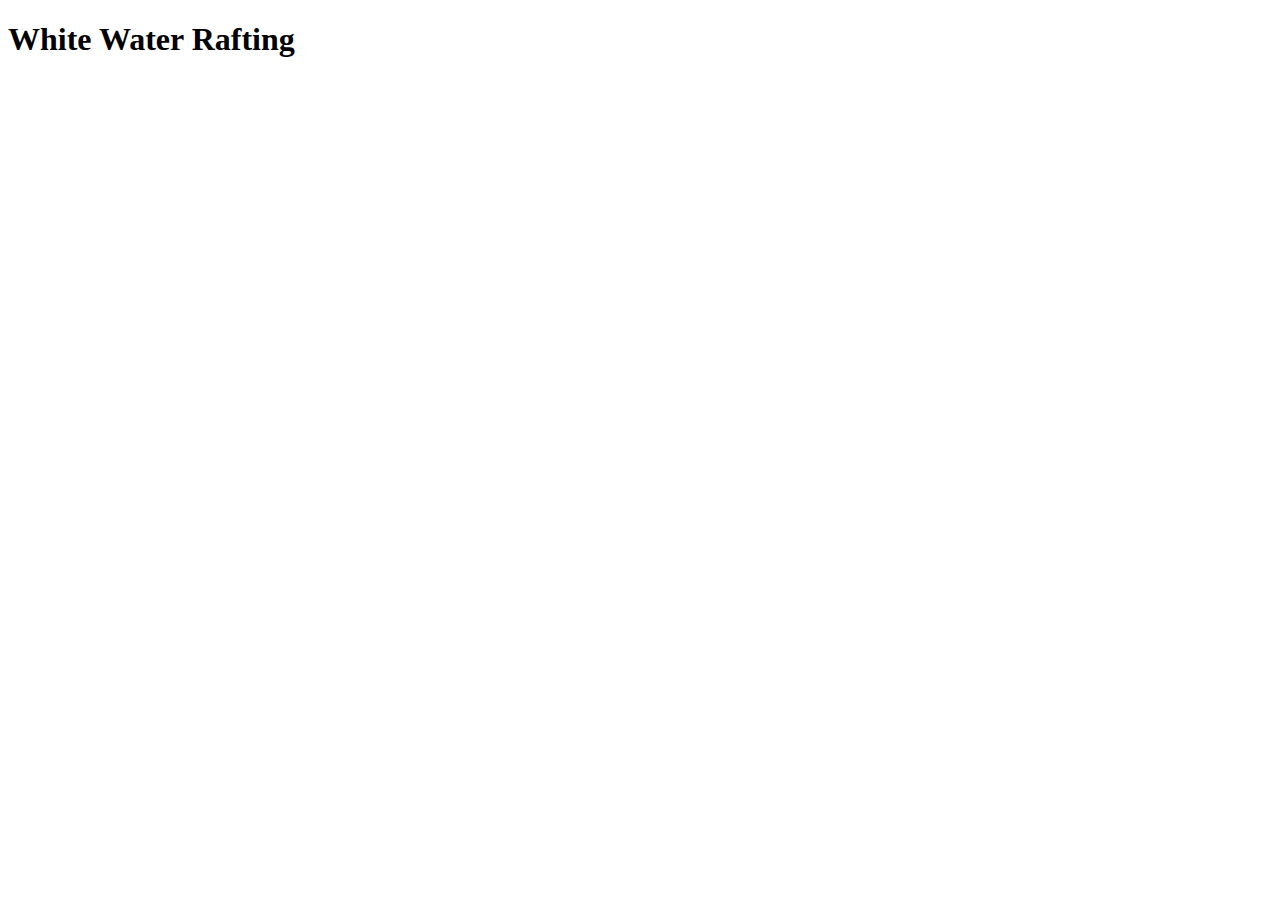
==== index.html @ b8ea81cf "First commit" ====
<!DOCTYPE html>
<html lang="en">
  <head>
    <meta charset="UTF-8" />
    <meta http-equiv="X-UA-Compatible" content="IE=edge" />
    <meta name="viewport" content="width=device-width, initial-scale=1.0" />
    <title>Home Page</title>
  </head>
  <body>
    <h1>White Water Rafting</h1>
  </body>
</html>
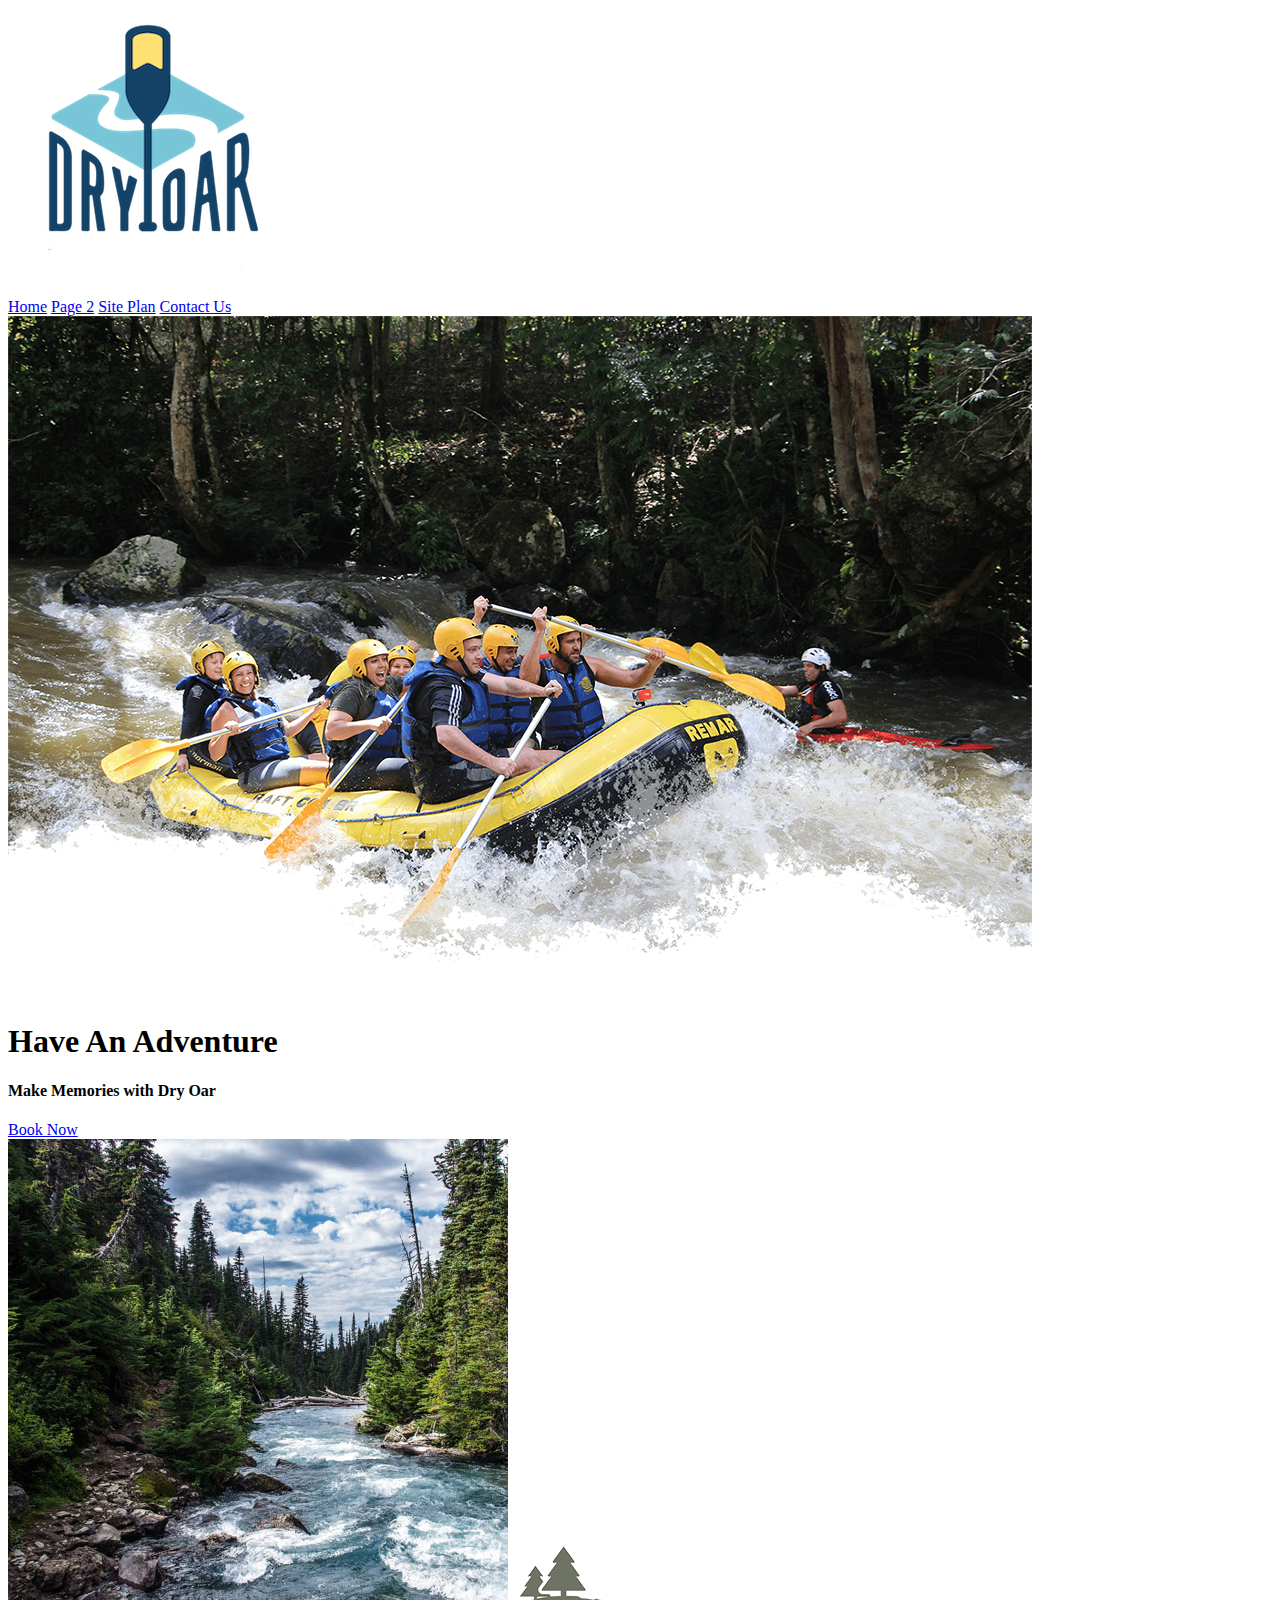
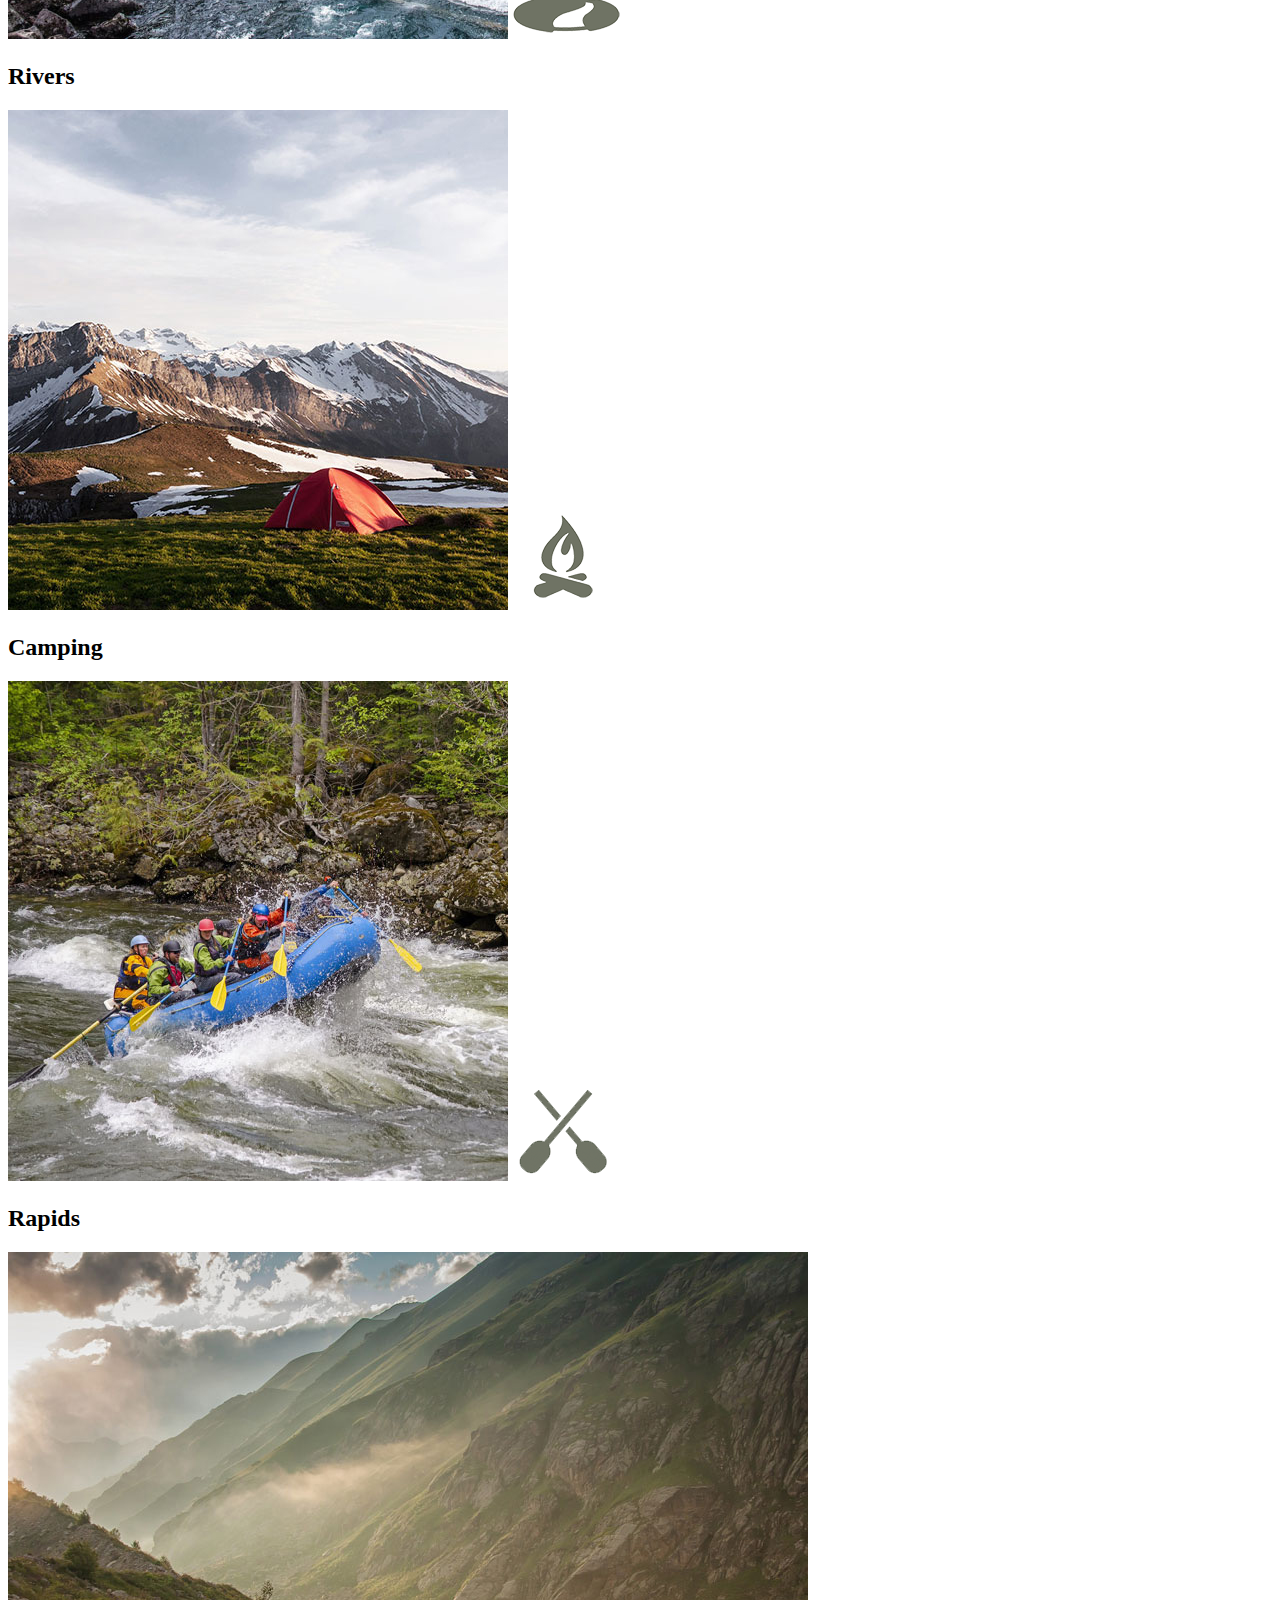
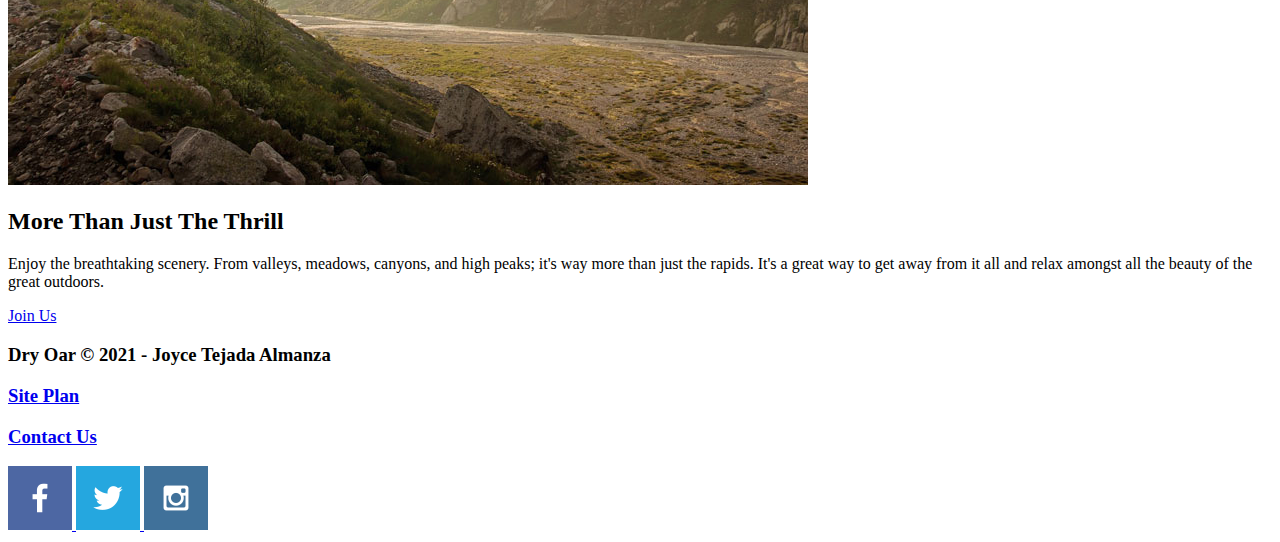
==== commit fb619d19: "w3 activity" ====
--- a/index.html
+++ b/index.html
@@ -1,12 +1,77 @@
 <!DOCTYPE html>
 <html lang="en">
-  <head>
-    <meta charset="UTF-8" />
-    <meta http-equiv="X-UA-Compatible" content="IE=edge" />
-    <meta name="viewport" content="width=device-width, initial-scale=1.0" />
-    <title>Home Page</title>
-  </head>
-  <body>
-    <h1>White Water Rafting</h1>
-  </body>
-</html>
+
+<head>
+  <meta charset="UTF-8" />
+  <meta http-equiv="X-UA-Compatible" content="IE=edge" />
+  <meta name="viewport" content="width=device-width, initial-scale=1.0" />
+  <title>Whitewater Rafting Vacations | Dry Oar Boating | Home</title>
+</head>
+
+<body>
+  <header>
+    <a id="logo_link" href="index.html">
+      <img class="logo" src="images/logo.png" alt="Dry Oar Logo">
+    </a>
+    <nav>
+      <a href="index.html">Home</a>
+      <a href="#">Page 2</a>
+      <a href="site-plan-rafting.html">Site Plan</a>
+      <a href="contactus.html">Contact Us</a>
+    </nav>
+  </header>
+  <div id="hero">
+    <div id="hero-box">
+      <img id="hero-img" src="images/hero.png" alt="People enjoying rafting">
+      <section id="hero-msg">
+        <h1 class="home-title">Have An Adventure</h1>
+        <h4>Make Memories with Dry Oar</h4>
+        <div class="button-box">
+          <a class="book" href="contactus.html">Book Now</a>
+        </div>
+      </section>
+    </div>
+  </div>
+  <main class="home-grid">
+    <section class="rivers-card">
+      <img class="mountain" src="images/rivers.jpg" alt="river in forest">
+      <img class="river" src="images/river_icon.png" alt="river icon">
+      <h2>Rivers</h2>
+    </section>
+    <section class="camping-card">
+      <img class="camp" src="images/camping.jpg" alt="tent in mountains">
+      <img class="fire" src="images/fire_icon.png" alt="fire icon">
+      <h2>Camping</h2>
+    </section>
+    <section class="rapids-card">
+      <img class="boat" src="images/rapids.jpg" alt="rafting boat">
+      <img class="oars" src="images/oars.png" alt="oars icon">
+      <h2>Rapids</h2>
+    </section>
+    <img class="mountains" src="images/mountains.jpg" alt="Misty mountains">
+    <section class="msg">
+      <h2>More Than Just The Thrill</h2>
+      <p>Enjoy the breathtaking scenery. From valleys, meadows, canyons, and high peaks; it's way more than just the
+        rapids. It's a great way to get away from it all and relax amongst all the beauty of the great outdoors. </p>
+      <a class='join' href="rivers.html">Join Us</a>
+    </section>
+  </main>
+  <footer>
+    <h3>Dry Oar &copy; 2021 - Joyce Tejada Almanza</h3>
+    <h3><a href="site-plan-rafting.html">Site Plan</a></h3>
+    <h3><a href="contactus.html">Contact Us</a></h3>
+    <div class="social">
+      <a href="https://facebook.com">
+        <img src="images/facebook.png" alt="fb icon">
+      </a>
+      <a href="https://twitter.com">
+        <img src="images/twitter.png" alt="twitter icon">
+      </a>
+      <a href="https://instagram.com">
+        <img src="images/instagram.png" alt="instagram icon">
+      </a>
+    </div>
+  </footer>
+</body>
+
+</html>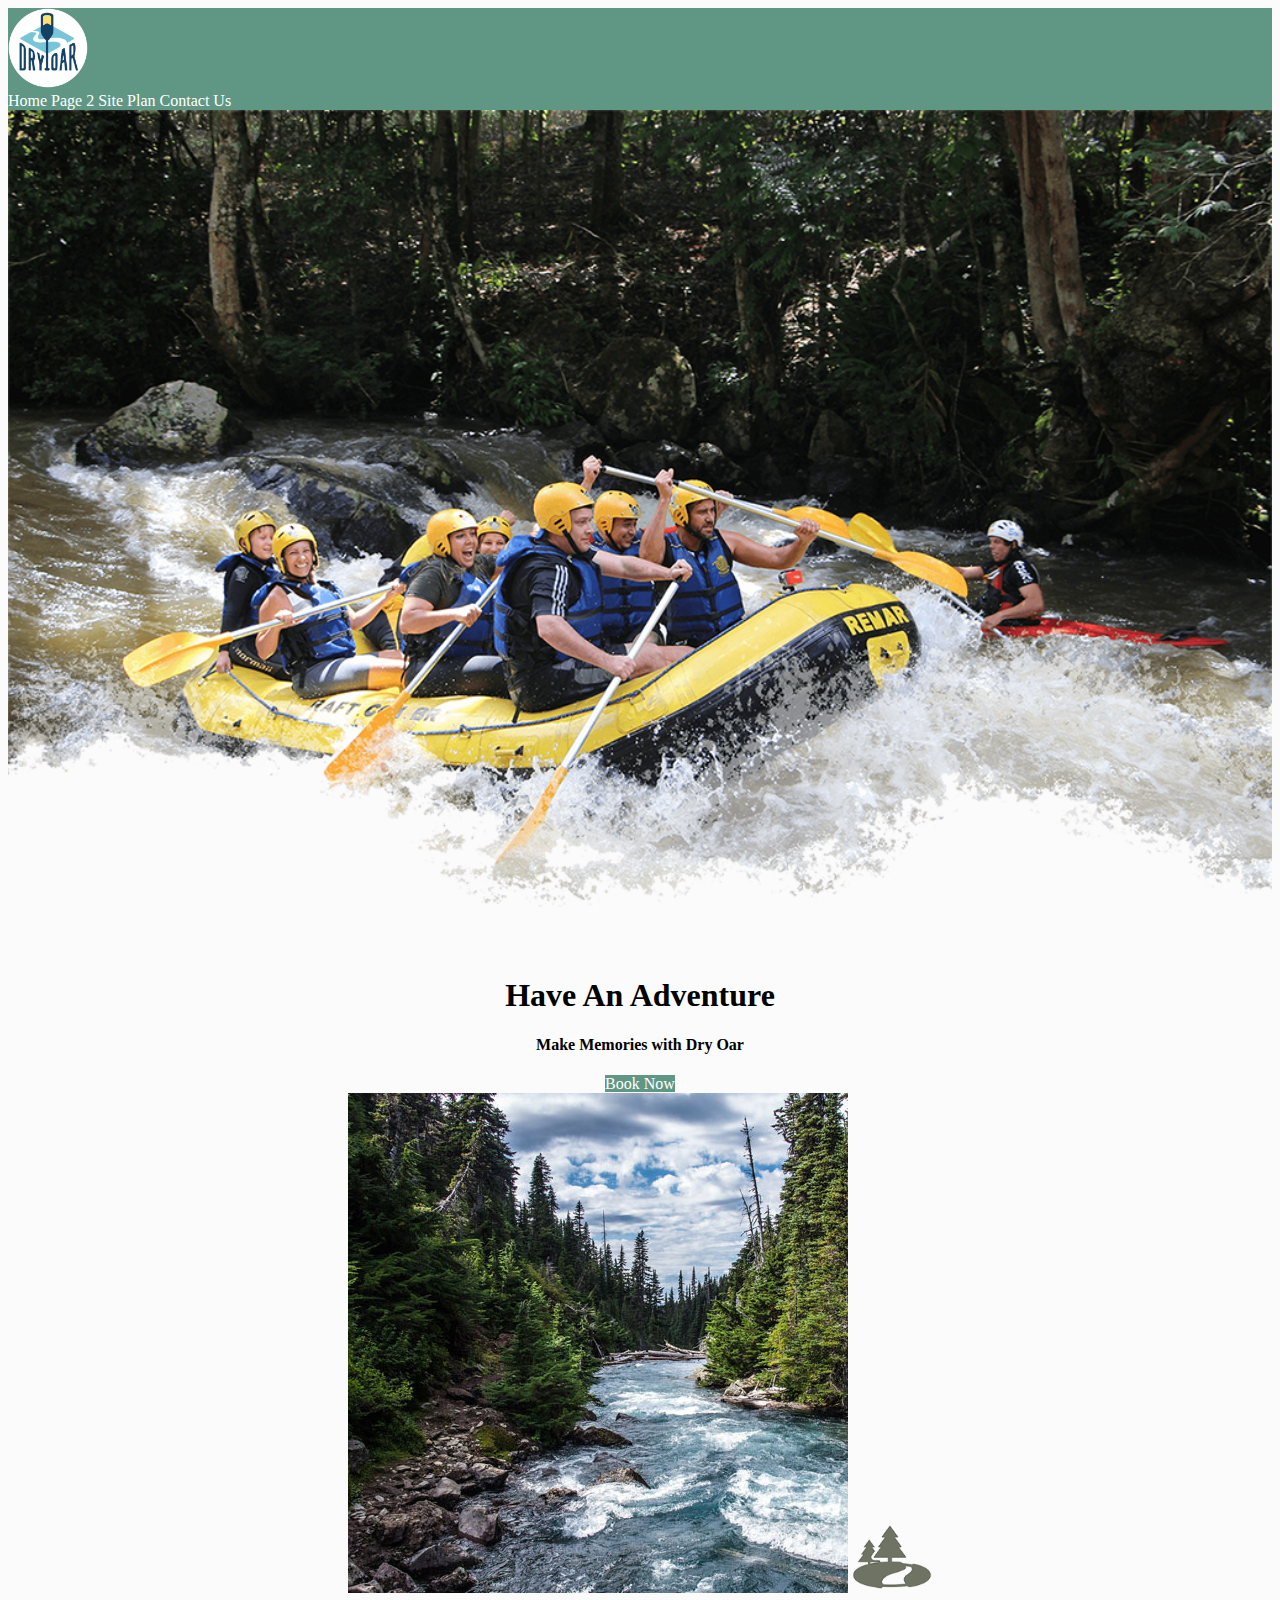
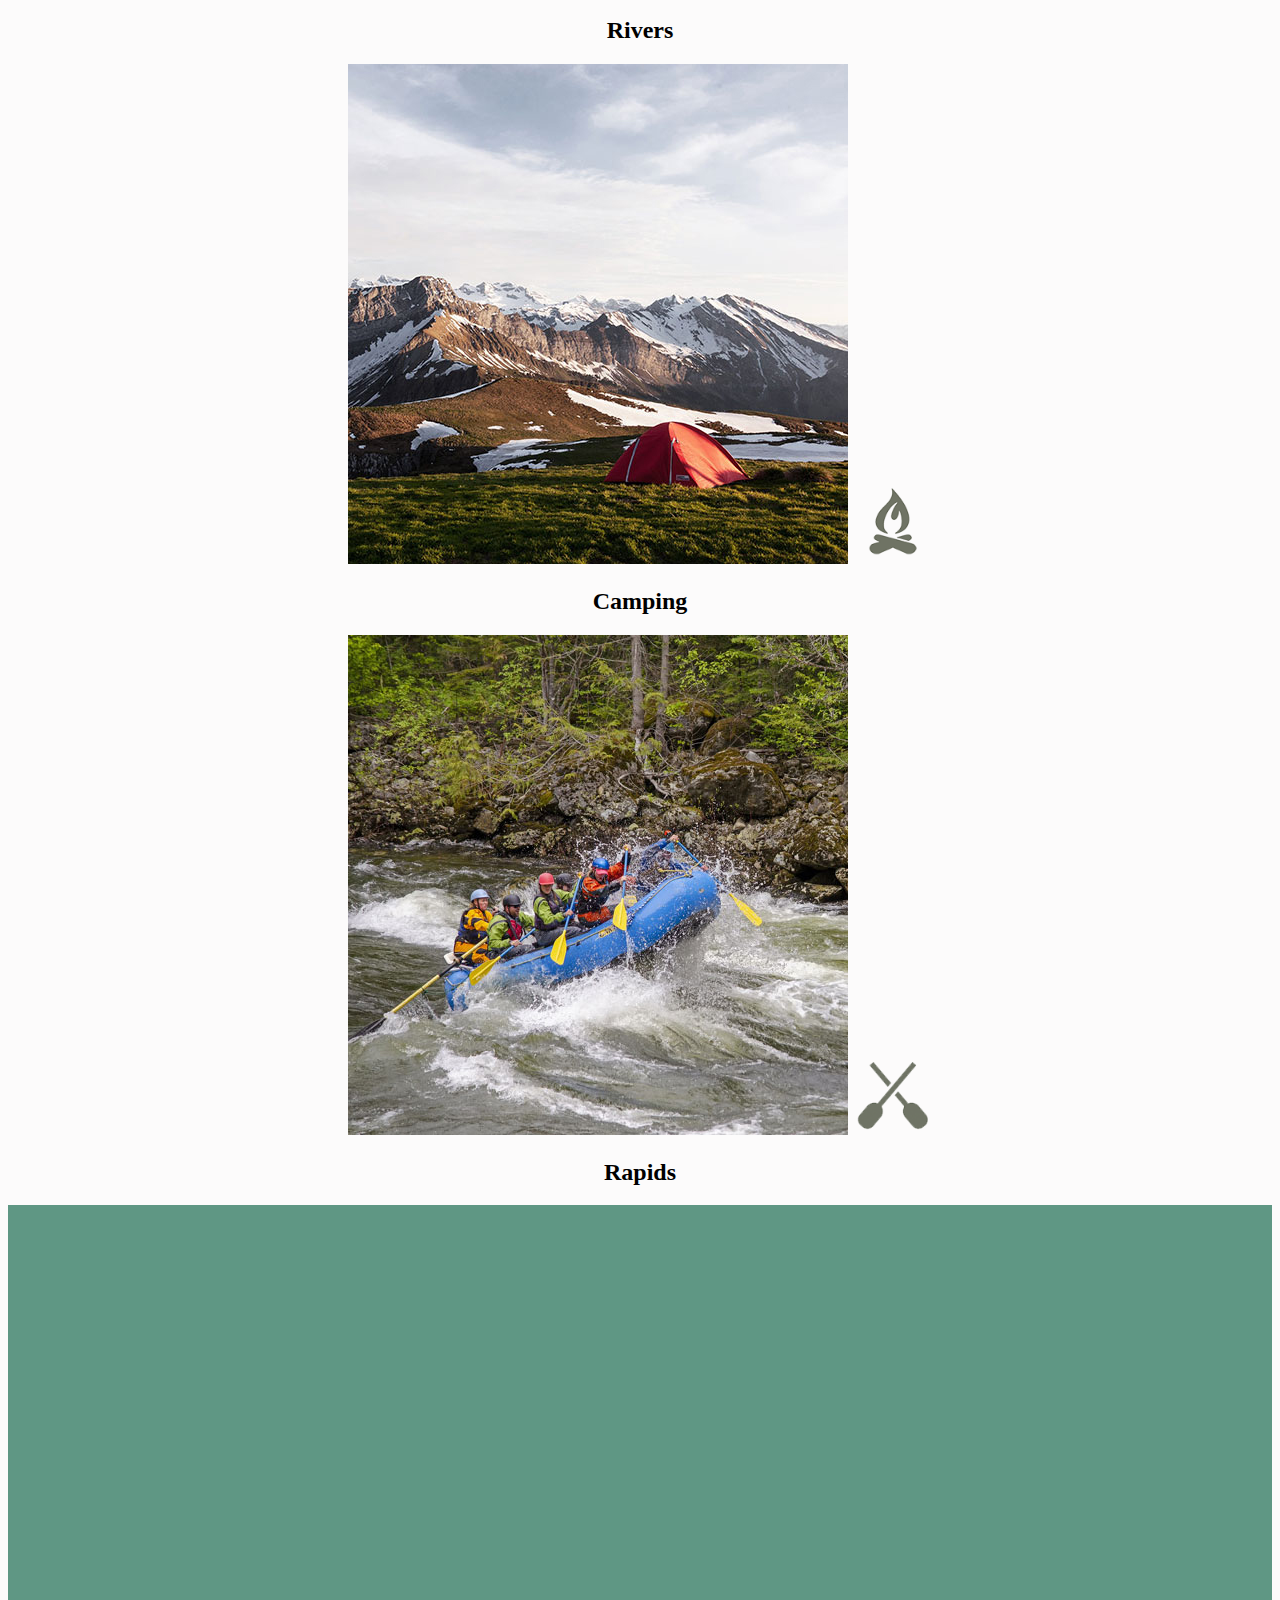
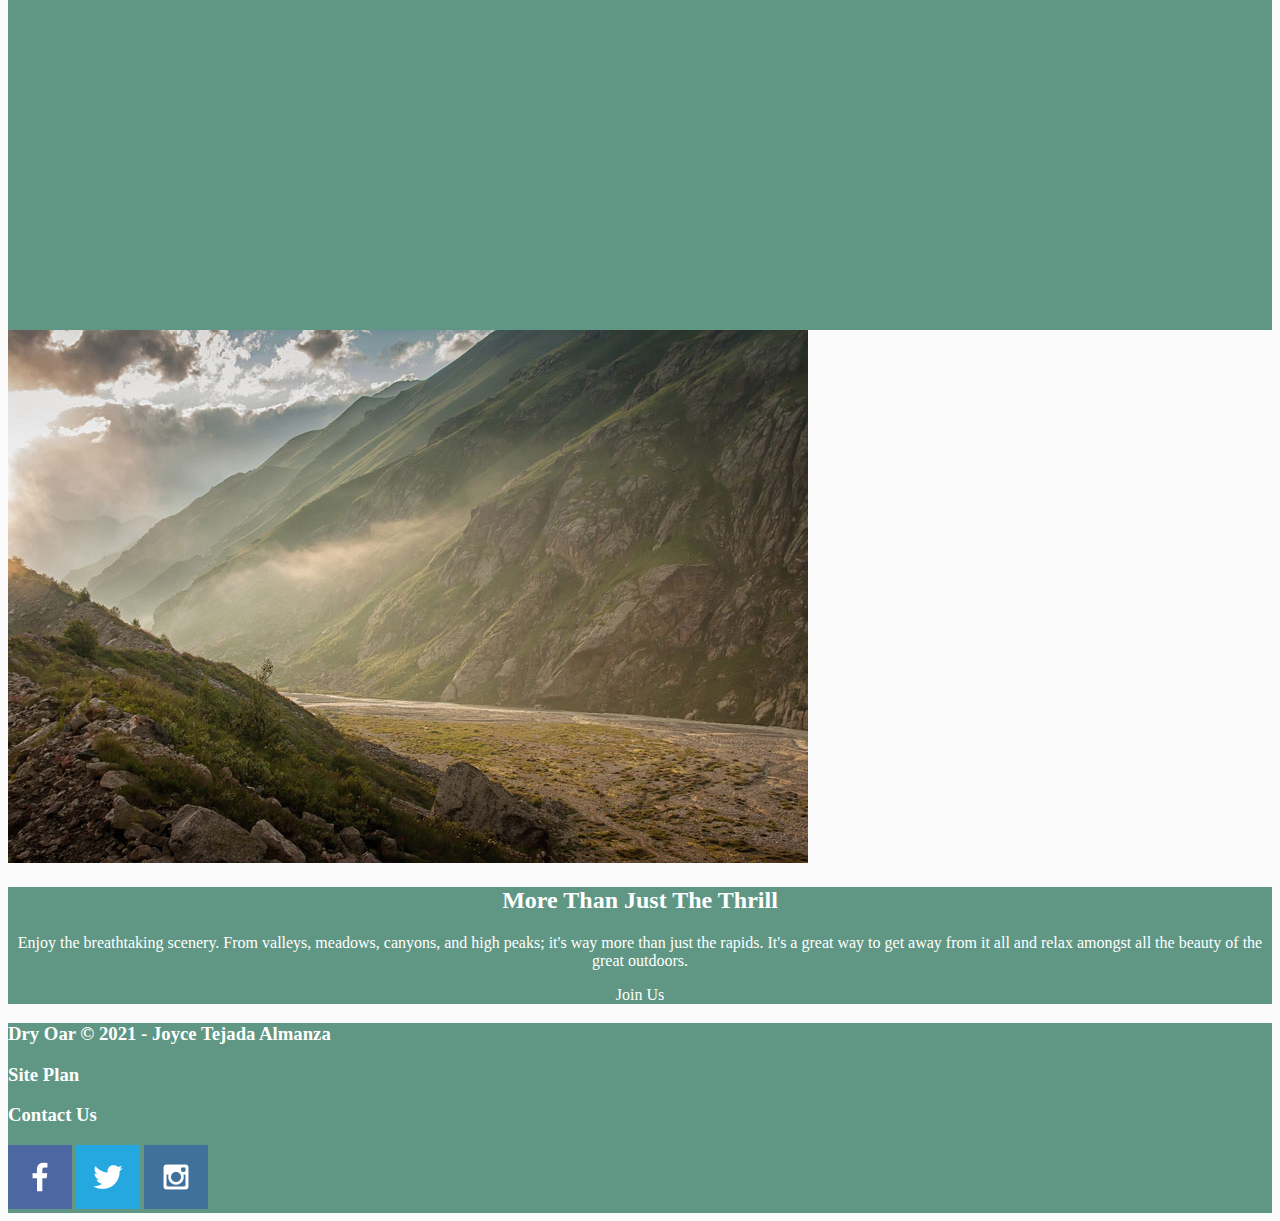
==== commit 50c6d87b: "activity 4 - adding css" ====
--- a/index.html
+++ b/index.html
@@ -6,72 +6,77 @@
   <meta http-equiv="X-UA-Compatible" content="IE=edge" />
   <meta name="viewport" content="width=device-width, initial-scale=1.0" />
   <title>Whitewater Rafting Vacations | Dry Oar Boating | Home</title>
+  <link rel="stylesheet" href="styles/style.css">
 </head>
 
 <body>
-  <header>
-    <a id="logo_link" href="index.html">
-      <img class="logo" src="images/logo.png" alt="Dry Oar Logo">
-    </a>
-    <nav>
-      <a href="index.html">Home</a>
-      <a href="#">Page 2</a>
-      <a href="site-plan-rafting.html">Site Plan</a>
-      <a href="contactus.html">Contact Us</a>
-    </nav>
-  </header>
-  <div id="hero">
-    <div id="hero-box">
-      <img id="hero-img" src="images/hero.png" alt="People enjoying rafting">
-      <section id="hero-msg">
-        <h1 class="home-title">Have An Adventure</h1>
-        <h4>Make Memories with Dry Oar</h4>
-        <div class="button-box">
-          <a class="book" href="contactus.html">Book Now</a>
-        </div>
+  <div id="content">
+    <header>
+      <a id="logo_link" href="index.html">
+        <img class="logo" src="images/logo.png" alt="Dry Oar Logo">
+      </a>
+      <nav>
+        <a href="index.html">Home</a>
+        <a href="#">Page 2</a>
+        <a href="site-plan-rafting.html">Site Plan</a>
+        <a href="contactus.html">Contact Us</a>
+      </nav>
+    </header>
+
+    <div id="hero">
+      <div id="hero-box">
+        <img id="hero-img" src="images/hero.png" alt="People enjoying rafting">
+        <section id="hero-msg">
+          <h1 class="home-title">Have An Adventure</h1>
+          <h4>Make Memories with Dry Oar</h4>
+          <div class="button-box">
+            <a class="book" href="contactus.html">Book Now</a>
+          </div>
+        </section>
+      </div>
+    </div>
+    <main class="home-grid">
+      <section class="rivers-card">
+        <img class="mountain" src="images/rivers.jpg" alt="river in forest">
+        <img class="river icon" src="images/river_icon.png" alt="river icon">
+        <h2>Rivers</h2>
       </section>
-    </div>
+      <section class="camping-card">
+        <img class="camp" src="images/camping.jpg" alt="tent in mountains">
+        <img class="fire icon" src="images/fire_icon.png" alt="fire icon">
+        <h2>Camping</h2>
+      </section>
+      <section class="rapids-card">
+        <img class="boat" src="images/rapids.jpg" alt="rafting boat">
+        <img class="oars icon" src="images/oars.png" alt="oars icon">
+        <h2>Rapids</h2>
+      </section>
+      <div id="background"></div>
+      <img class="mountains" src="images/mountains.jpg" alt="Misty mountains">
+      <section class="msg">
+        <h2>More Than Just The Thrill</h2>
+        <p>Enjoy the breathtaking scenery. From valleys, meadows, canyons, and high peaks; it's way more than just the
+          rapids. It's a great way to get away from it all and relax amongst all the beauty of the great outdoors. </p>
+        <a class='join' href="rivers.html">Join Us</a>
+      </section>
+    </main>
+    <footer>
+      <h3>Dry Oar &copy; 2021 - Joyce Tejada Almanza</h3>
+      <h3><a href="site-plan-rafting.html">Site Plan</a></h3>
+      <h3><a href="contactus.html">Contact Us</a></h3>
+      <div class="social">
+        <a href="https://facebook.com">
+          <img src="images/facebook.png" alt="fb icon" target="_blank">
+        </a>
+        <a href="https://twitter.com">
+          <img src="images/twitter.png" alt="twitter icon" target="_blank">
+        </a>
+        <a href="https://instagram.com">
+          <img src="images/instagram.png" alt="instagram icon" target="_blank">
+        </a>
+      </div>
+    </footer>
   </div>
-  <main class="home-grid">
-    <section class="rivers-card">
-      <img class="mountain" src="images/rivers.jpg" alt="river in forest">
-      <img class="river" src="images/river_icon.png" alt="river icon">
-      <h2>Rivers</h2>
-    </section>
-    <section class="camping-card">
-      <img class="camp" src="images/camping.jpg" alt="tent in mountains">
-      <img class="fire" src="images/fire_icon.png" alt="fire icon">
-      <h2>Camping</h2>
-    </section>
-    <section class="rapids-card">
-      <img class="boat" src="images/rapids.jpg" alt="rafting boat">
-      <img class="oars" src="images/oars.png" alt="oars icon">
-      <h2>Rapids</h2>
-    </section>
-    <img class="mountains" src="images/mountains.jpg" alt="Misty mountains">
-    <section class="msg">
-      <h2>More Than Just The Thrill</h2>
-      <p>Enjoy the breathtaking scenery. From valleys, meadows, canyons, and high peaks; it's way more than just the
-        rapids. It's a great way to get away from it all and relax amongst all the beauty of the great outdoors. </p>
-      <a class='join' href="rivers.html">Join Us</a>
-    </section>
-  </main>
-  <footer>
-    <h3>Dry Oar &copy; 2021 - Joyce Tejada Almanza</h3>
-    <h3><a href="site-plan-rafting.html">Site Plan</a></h3>
-    <h3><a href="contactus.html">Contact Us</a></h3>
-    <div class="social">
-      <a href="https://facebook.com">
-        <img src="images/facebook.png" alt="fb icon">
-      </a>
-      <a href="https://twitter.com">
-        <img src="images/twitter.png" alt="twitter icon">
-      </a>
-      <a href="https://instagram.com">
-        <img src="images/instagram.png" alt="instagram icon">
-      </a>
-    </div>
-  </footer>
 </body>
 
 </html>--- a/styles/style.css
+++ b/styles/style.css
@@ -0,0 +1,91 @@
+body {
+    background-color: #fcfbfb; 
+}
+
+header {
+    background-color: #5f9784;
+}
+
+img.logo {
+    width: 80px;
+}
+
+img.icon {
+    width: 80px;
+}
+  
+#content {
+    max-width: 1600px;
+    margin: 0 auto;
+}
+
+nav a {
+    text-align: center;
+    color: white;
+    text-decoration: none;
+}
+
+nav a:hover {
+    background-color: #59706b;    
+}
+
+#hero-img {
+    width: 100%;
+}
+
+#hero-msg h1, #hero-msg h4 {
+    text-align: center;
+}
+
+.button-box {
+    text-align: center;
+}
+
+main section {
+    text-align: center;
+}
+
+#background {
+    height: 725px;
+    background-color: #5f9784;
+}
+
+.book, .join {
+    background-color: #5f9784;
+    color: white;
+    text-decoration: none;
+}
+
+.book:hover, .join:hover {
+    background-color: #59706b;
+}
+
+.msg {
+    background-color: #5f9784;
+}
+
+.msg h2 {
+    color: white;
+}
+
+.msg p {
+    color: white;
+}
+
+footer {
+    background-color: #5f9784;
+}
+
+footer h3 {
+    color: white;
+}
+
+footer a {
+    color: white;
+    text-decoration: none;
+}
+
+footer a:hover {
+    color: white;
+    text-decoration: underline;
+}
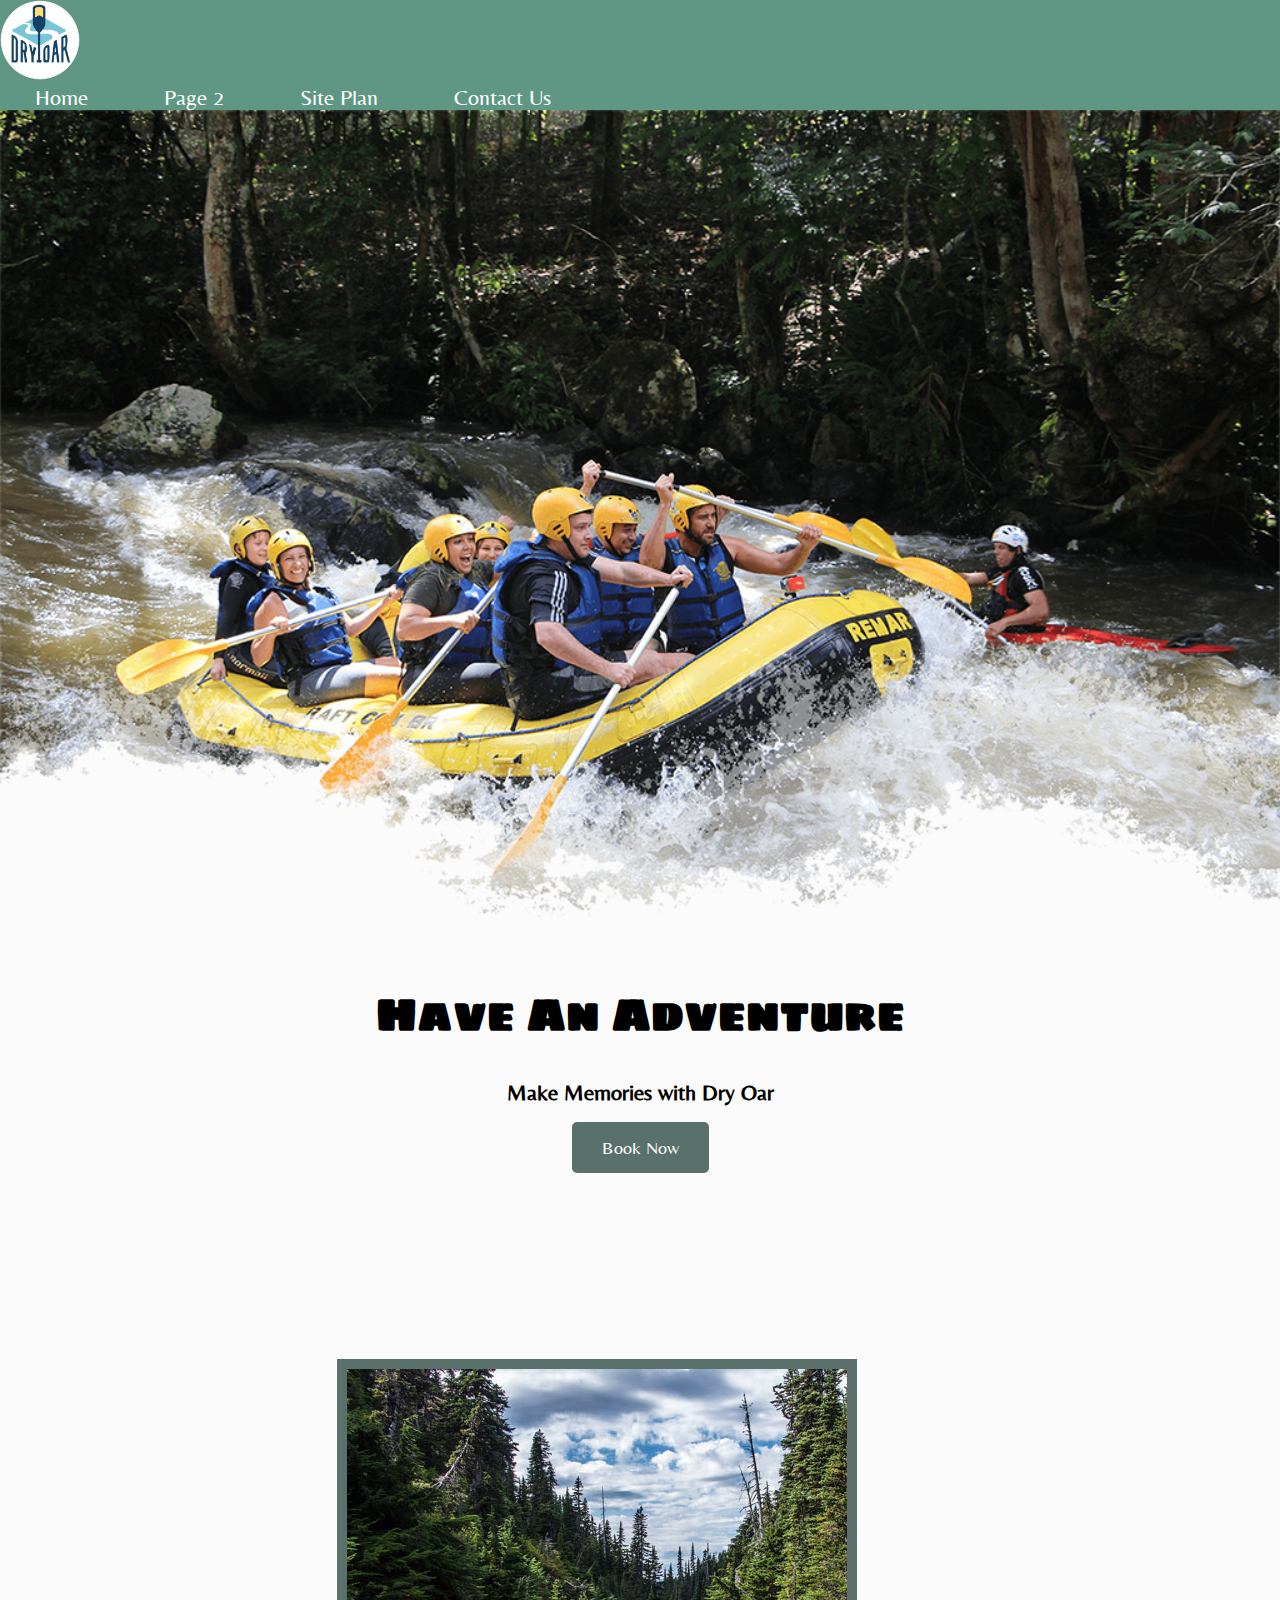
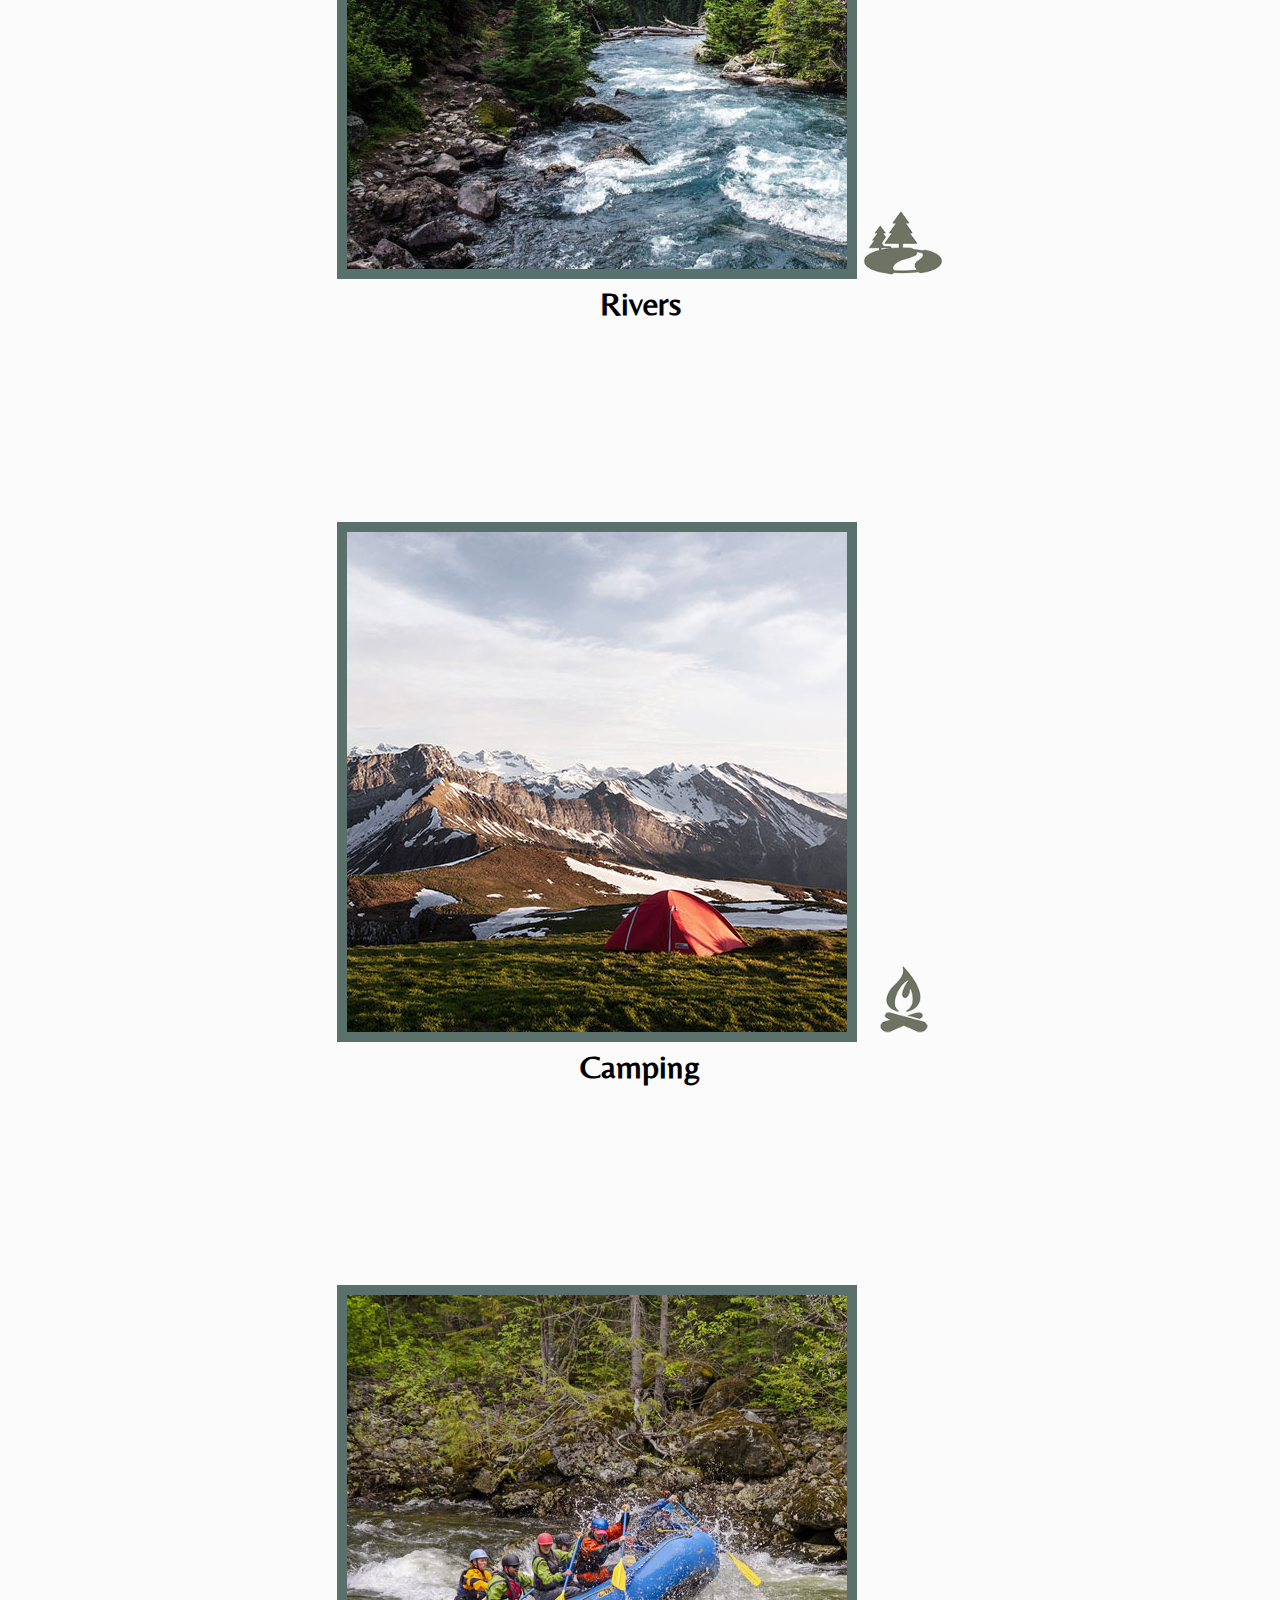
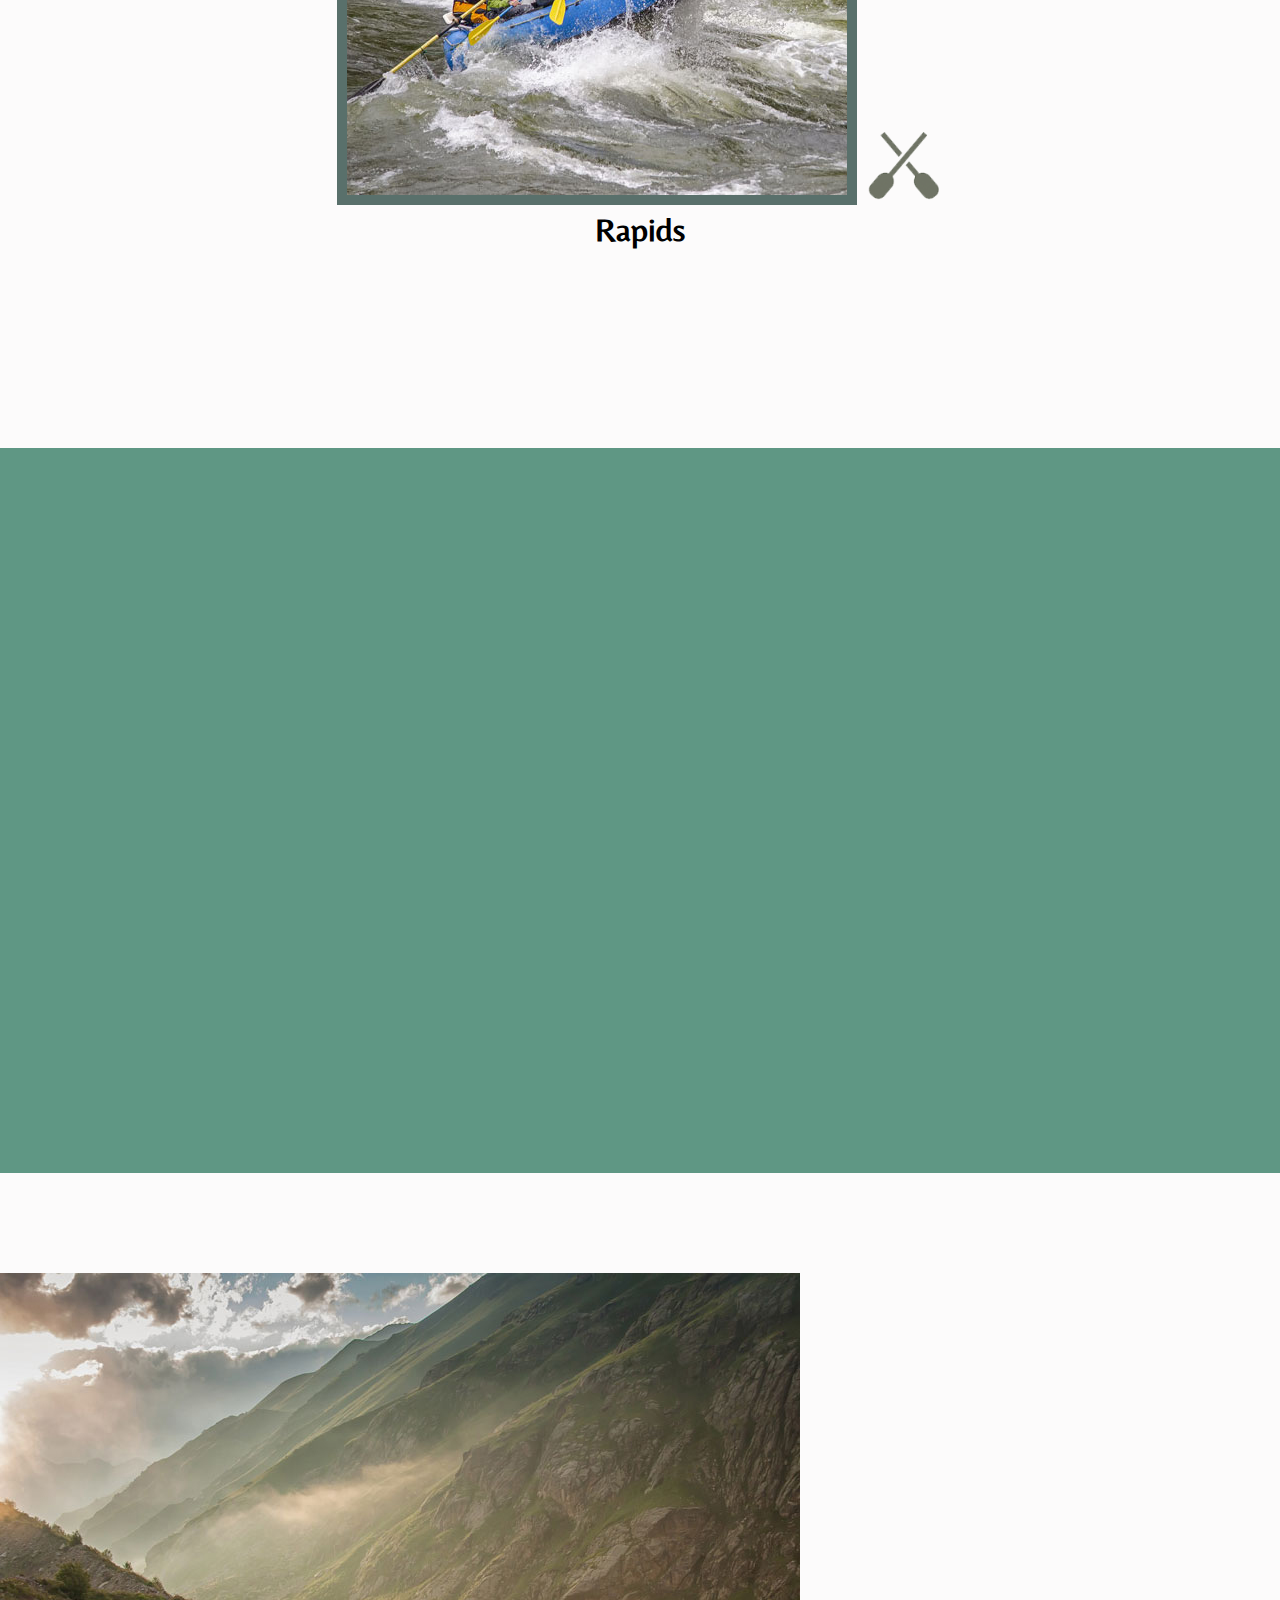
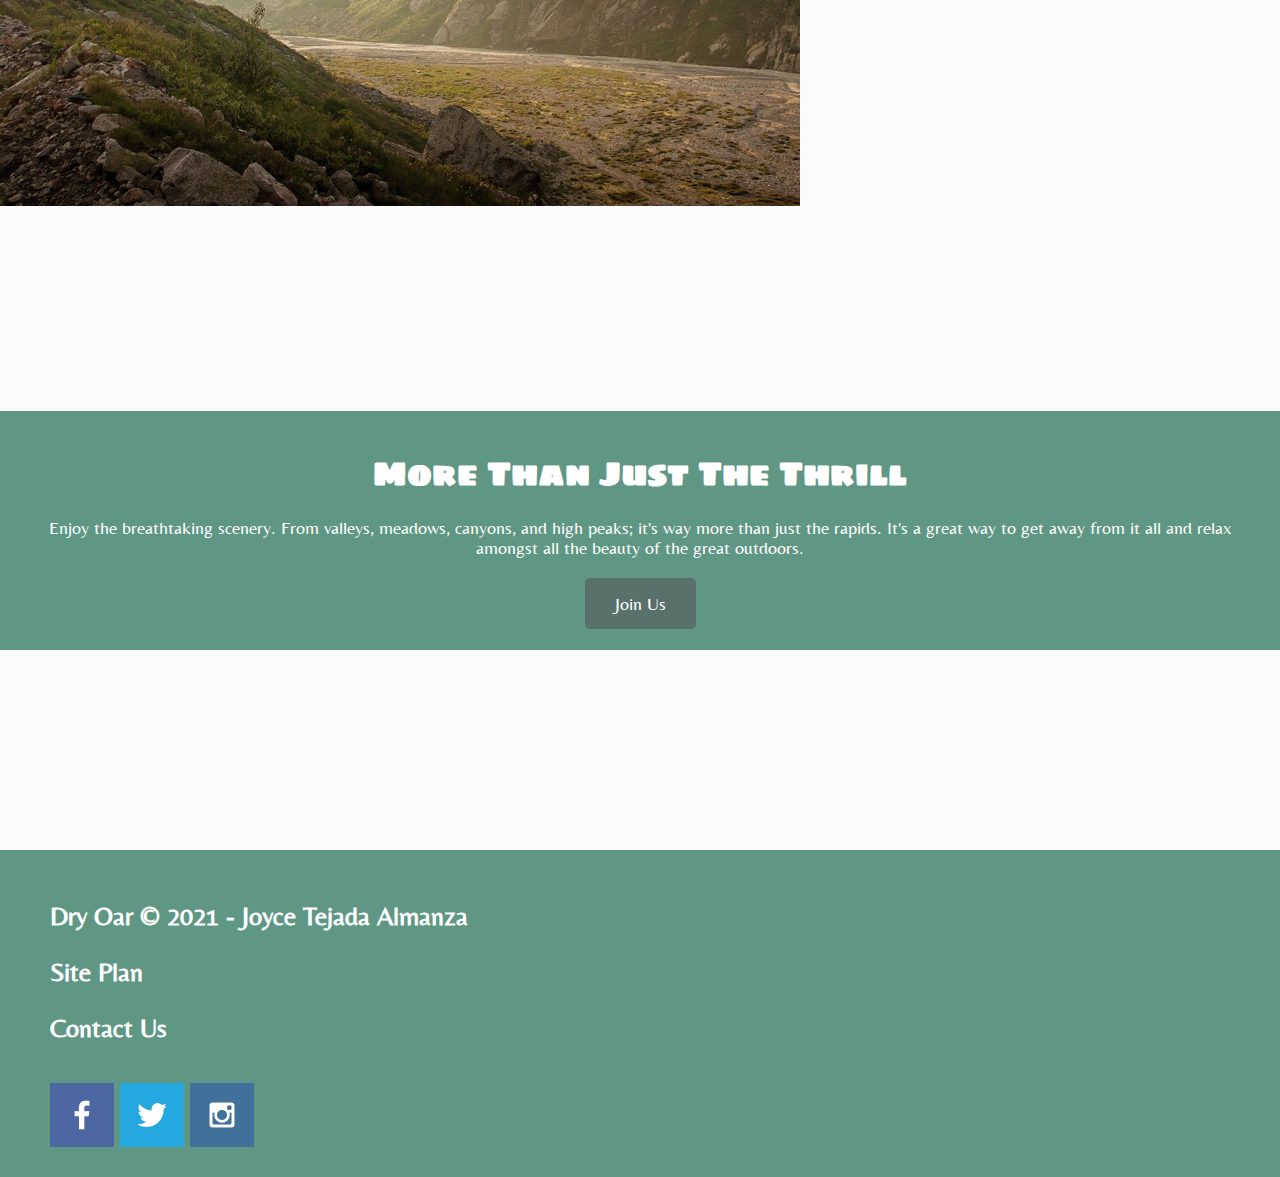
==== commit a2841adc: "w05 assignment" ====
--- a/index.html
+++ b/index.html
@@ -37,18 +37,18 @@
     </div>
     <main class="home-grid">
       <section class="rivers-card">
-        <img class="mountain" src="images/rivers.jpg" alt="river in forest">
-        <img class="river icon" src="images/river_icon.png" alt="river icon">
+        <img class="card-img" src="images/rivers.jpg" alt="river in forest">
+        <img class="icon" src="images/river_icon.png" alt="river icon">
         <h2>Rivers</h2>
       </section>
       <section class="camping-card">
-        <img class="camp" src="images/camping.jpg" alt="tent in mountains">
-        <img class="fire icon" src="images/fire_icon.png" alt="fire icon">
+        <img class="card-img" src="images/camping.jpg" alt="tent in mountains">
+        <img class="icon" src="images/fire_icon.png" alt="fire icon">
         <h2>Camping</h2>
       </section>
       <section class="rapids-card">
-        <img class="boat" src="images/rapids.jpg" alt="rafting boat">
-        <img class="oars icon" src="images/oars.png" alt="oars icon">
+        <img class="card-img" src="images/rapids.jpg" alt="rafting boat">
+        <img class="icon" src="images/oars.png" alt="oars icon">
         <h2>Rapids</h2>
       </section>
       <div id="background"></div>
@@ -65,14 +65,14 @@
       <h3><a href="site-plan-rafting.html">Site Plan</a></h3>
       <h3><a href="contactus.html">Contact Us</a></h3>
       <div class="social">
-        <a href="https://facebook.com">
-          <img src="images/facebook.png" alt="fb icon" target="_blank">
+        <a href="https://facebook.com" target="_blank">
+          <img src="images/facebook.png" alt="fb icon">
         </a>
-        <a href="https://twitter.com">
-          <img src="images/twitter.png" alt="twitter icon" target="_blank">
+        <a href="https://twitter.com" target="_blank">
+          <img src="images/twitter.png" alt="twitter icon">
         </a>
-        <a href="https://instagram.com">
-          <img src="images/instagram.png" alt="instagram icon" target="_blank">
+        <a href="https://instagram.com" target="_blank">
+          <img src="images/instagram.png" alt="instagram icon">
         </a>
       </div>
     </footer>
--- a/styles/style.css
+++ b/styles/style.css
@@ -1,19 +1,39 @@
+@import url('https://fonts.googleapis.com/css2?family=Belleza&family=Sigmar+One&display=swap');
+
 body {
-    background-color: #fcfbfb; 
+    background-color: #fcfbfb;
+    font-family: Belleza, Helvetica, sans-serif;
+    /* font-family:  "Sigmar One", "Trebuchet MS", sans-serif; */
+    font-size: 22px;
+    margin: 0;
+    padding: 0;
+}
+
+h2 {
+    margin: 0;
 }
 
 header {
     background-color: #5f9784;
 }
 
+.card-img {
+    border: 10px solid #59706b;
+}
+
 img.logo {
     width: 80px;
 }
 
+#logo_link {
+    padding-top: 5px;
+}
+
 img.icon {
     width: 80px;
+    padding-top: 10px;
 }
-  
+
 #content {
     max-width: 1600px;
     margin: 0 auto;
@@ -23,18 +43,26 @@
     text-align: center;
     color: white;
     text-decoration: none;
+    padding: 35px;
 }
 
 nav a:hover {
-    background-color: #59706b;    
+    background-color: #59706b;
 }
 
 #hero-img {
     width: 100%;
 }
 
-#hero-msg h1, #hero-msg h4 {
+#hero-msg h1,
+#hero-msg h4 {
     text-align: center;
+}
+
+.home-title {
+    font-family: "Sigmar One", "Trebuchet MS", sans-serif;
+    font-size: 2em;
+    margin-top: 10px;
 }
 
 .button-box {
@@ -43,6 +71,11 @@
 
 main section {
     text-align: center;
+    margin: 200px 0;
+}
+
+main section img {
+    box-sizing: border-box;
 }
 
 #background {
@@ -50,30 +83,50 @@
     background-color: #5f9784;
 }
 
-.book, .join {
-    background-color: #5f9784;
+.mountains {
+    margin-top: 100px;
+}
+
+.book,
+.join {
+    /* background-color: #5f9784; */
+    background-color: #59706b;
+
     color: white;
     text-decoration: none;
+    font-size: 18px;
+    padding: 15px 30px;
+    margin-top: 50px;
+    border-radius: 5px;
 }
 
-.book:hover, .join:hover {
-    background-color: #59706b;
+.book:hover,
+.join:hover {
+    /* background-color: #59706b; */
+    background-color: black;
+
 }
 
 .msg {
     background-color: #5f9784;
+    padding: 35px;
 }
 
 .msg h2 {
     color: white;
+    font-family: "Sigmar One", "Trebuchet MS", sans-serif;
 }
 
 .msg p {
     color: white;
+    font-size: .8em;
+    padding-bottom: 15px;
 }
 
 footer {
     background-color: #5f9784;
+    padding: 25px 50px;
+    margin-top: 200px;
 }
 
 footer h3 {
@@ -89,3 +142,7 @@
     color: white;
     text-decoration: underline;
 }
+
+footer .social img {
+    padding-top: 15px;
+}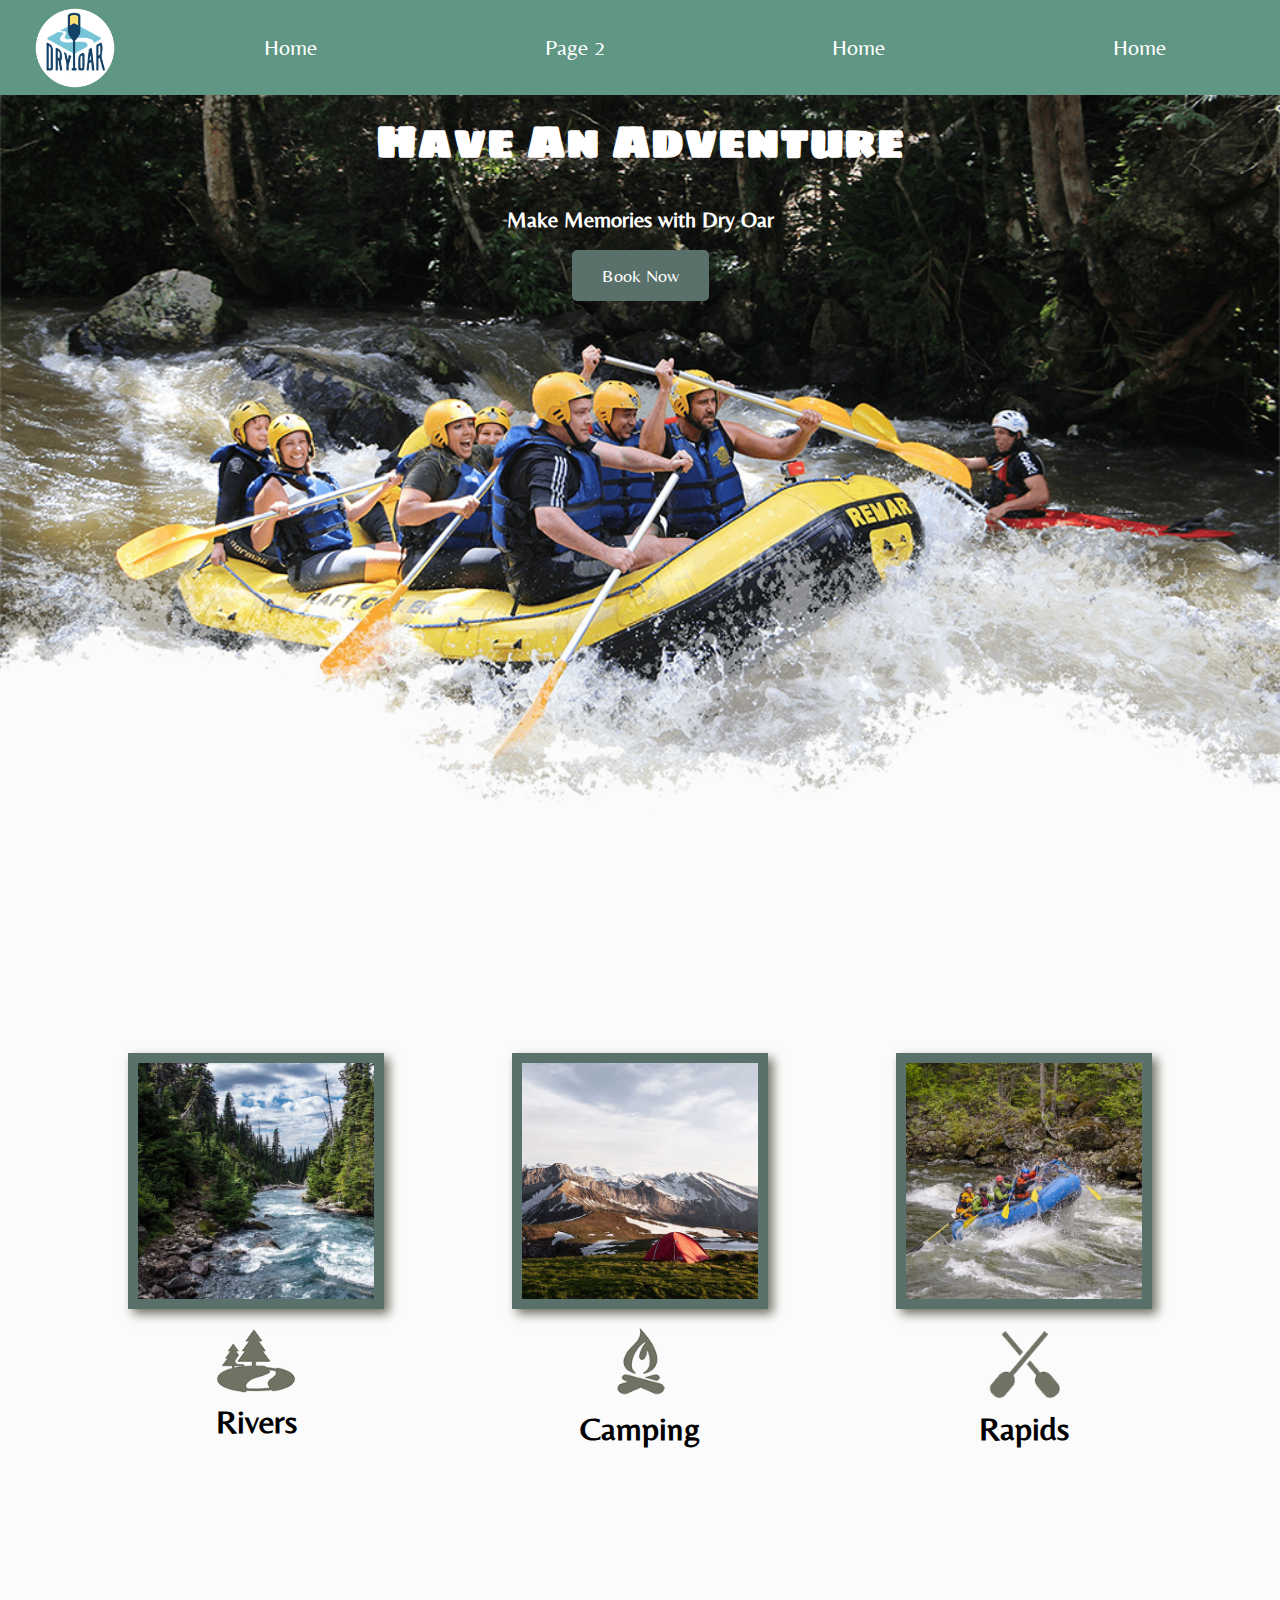
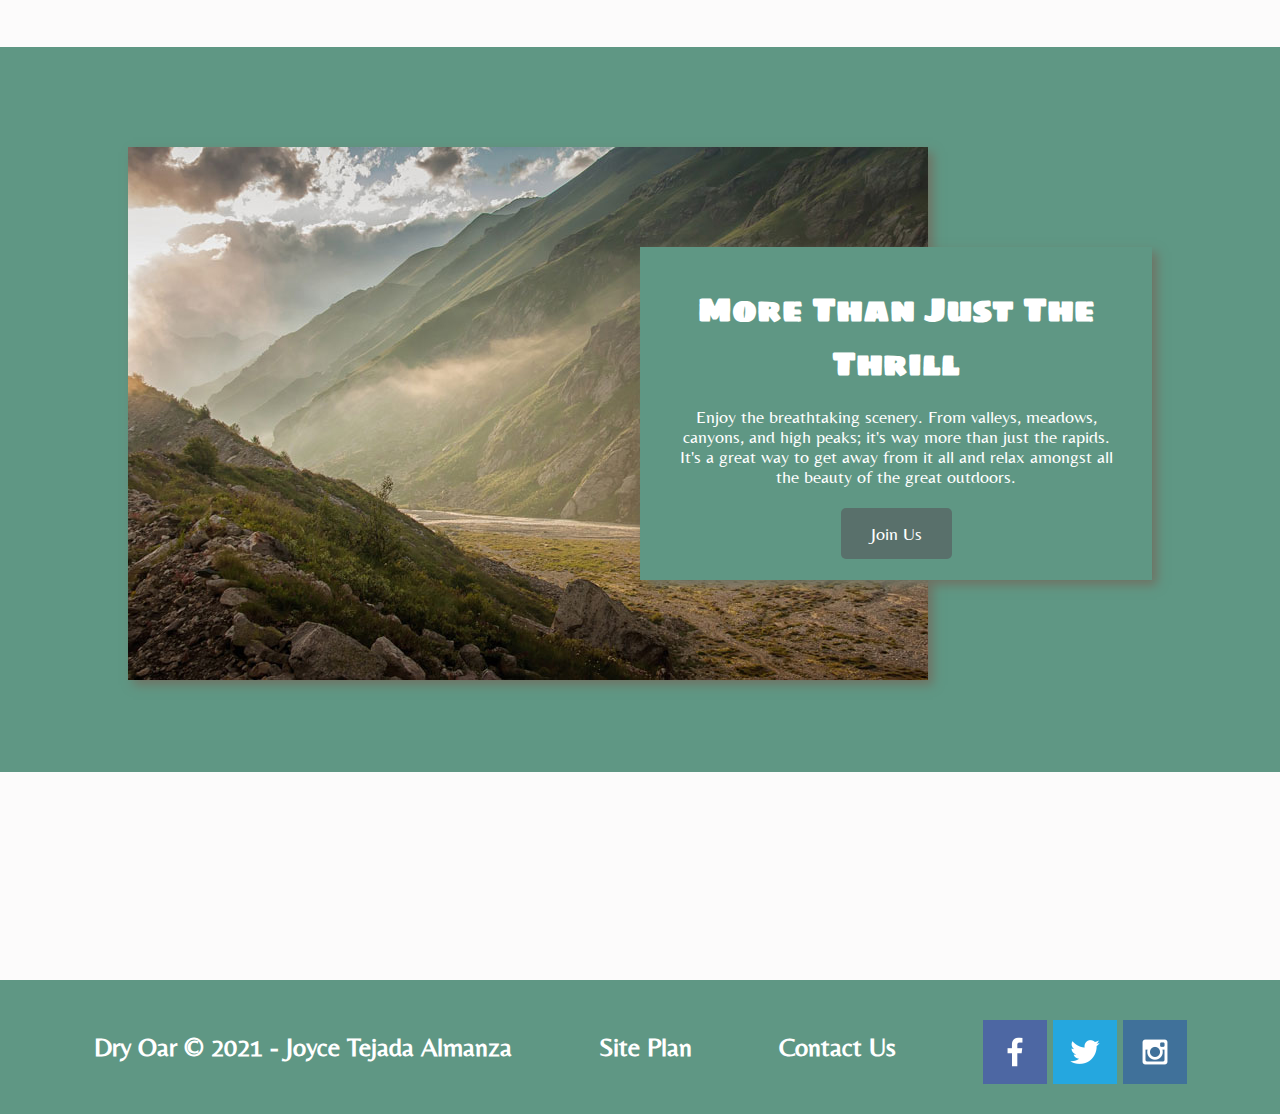
==== commit a67e8c3e: "w07 activity" ====
--- a/index.html
+++ b/index.html
@@ -18,22 +18,22 @@
       <nav>
         <a href="index.html">Home</a>
         <a href="#">Page 2</a>
-        <a href="site-plan-rafting.html">Site Plan</a>
-        <a href="contactus.html">Contact Us</a>
+        <a href="index.html">Home</a>
+        <a href="index.html">Home</a>
       </nav>
     </header>
 
     <div id="hero">
       <div id="hero-box">
-        <img id="hero-img" src="images/hero.png" alt="People enjoying rafting">
-        <section id="hero-msg">
-          <h1 class="home-title">Have An Adventure</h1>
-          <h4>Make Memories with Dry Oar</h4>
-          <div class="button-box">
-            <a class="book" href="contactus.html">Book Now</a>
-          </div>
-        </section>
+        <img id="hero-img" src="images/hero.png" alt="People enjoying white water rafting">
       </div>
+      <section id="hero-msg">
+        <h1 class="home-title">Have An Adventure</h1>
+        <h4>Make Memories with Dry Oar</h4>
+        <div class="button-box">
+          <a class="book" href="rates.html">Book Now</a>
+        </div>
+      </section>
     </div>
     <main class="home-grid">
       <section class="rivers-card">
--- a/styles/style.css
+++ b/styles/style.css
@@ -15,10 +15,19 @@
 
 header {
     background-color: #5f9784;
+    display: grid;
+    grid-template-columns: 150px auto;
 }
 
 .card-img {
     border: 10px solid #59706b;
+    transition: transform .5s;
+    box-shadow: 5px 5px 10px #6f7364;
+}
+
+.card-img:hover {
+    opacity: .6;
+    transform: scale(1.1);
 }
 
 img.logo {
@@ -27,6 +36,8 @@
 
 #logo_link {
     padding-top: 5px;
+    justify-self: center;
+    align-self: center;
 }
 
 img.icon {
@@ -39,6 +50,11 @@
     margin: 0 auto;
 }
 
+nav {
+    display: flex;
+    justify-content: space-around;
+}
+
 nav a {
     text-align: center;
     color: white;
@@ -50,13 +66,38 @@
     background-color: #59706b;
 }
 
+#hero {
+    display: grid;
+    grid-template-columns: 1fr 3fr 1fr;
+    margin-top: -100px;
+}
+
 #hero-img {
     width: 100%;
 }
 
+#hero-box {
+    grid-column: 1/4;
+    grid-row: 1/3;
+    z-index: -1;
+}
+
+#hero-msg {
+    grid-column: 2/3;
+    grid-row: 1/2;
+    margin-top: 100px;
+}
+
 #hero-msg h1,
 #hero-msg h4 {
     text-align: center;
+    color: white;
+
+}
+
+.home-grid {
+    display: grid;
+    grid-template-columns: repeat(10, 1fr);
 }
 
 .home-title {
@@ -65,8 +106,28 @@
     margin-top: 10px;
 }
 
+.card-img,
+.mountain {
+    width: 100%;
+}
+
 .button-box {
     text-align: center;
+}
+
+.rivers-card {
+    grid-column: 2/4;
+    grid-row: 2/3;
+}
+
+.camping-card {
+    grid-column: 5/7;
+    grid-row: 2/3;
+}
+
+.rapids-card {
+    grid-column: 8/10;
+    grid-row: 2/3;
 }
 
 main section {
@@ -81,17 +142,21 @@
 #background {
     height: 725px;
     background-color: #5f9784;
+    grid-column: 1/11;
+    grid-row: 4/9;
 }
 
 .mountains {
     margin-top: 100px;
+    grid-column: 2/7;
+    grid-row: 5/8;
+    box-shadow: 5px 5px 10px #6f7364;
 }
 
 .book,
 .join {
     /* background-color: #5f9784; */
     background-color: #59706b;
-
     color: white;
     text-decoration: none;
     font-size: 18px;
@@ -110,6 +175,9 @@
 .msg {
     background-color: #5f9784;
     padding: 35px;
+    grid-column: 6/10;
+    grid-row: 6/7;
+    box-shadow: 5px 5px 10px #6f7364;
 }
 
 .msg h2 {
@@ -127,6 +195,9 @@
     background-color: #5f9784;
     padding: 25px 50px;
     margin-top: 200px;
+    display: flex;
+    justify-content: space-around;
+    align-items: center;
 }
 
 footer h3 {
@@ -145,4 +216,66 @@
 
 footer .social img {
     padding-top: 15px;
+}
+
+@media screen and (max-width: 900px) {
+
+    #hero,
+    .home-grid {
+        display: block;
+        height: auto;
+    }
+
+    nav,
+    footer {
+        flex-direction: column;
+    }
+
+    nav a {
+        display: block;
+        padding: 15px;
+    }
+
+    #hero {
+        margin-top: 0;
+    }
+
+    #hero-msg {
+        margin-top: 0;
+    }
+
+    #hero-msg h1 {
+        color: black;
+    }
+
+    #hero-msg h4 {
+        display: none;
+    }
+
+    .home-title {
+        font-size: 25px;
+        color: #6f7364;
+    }
+
+    .rivers-card,
+    .camping-card,
+    .rapids-card {
+        margin: 50px auto;
+        width: 60%;
+    }
+
+    #background {
+        display: none;
+    }
+
+    .mountains,
+    .msg {
+        width: 80%;
+        display: block;
+        margin: 0 auto;
+    }
+
+    footer {
+        margin-top: 25px;
+    }
 }